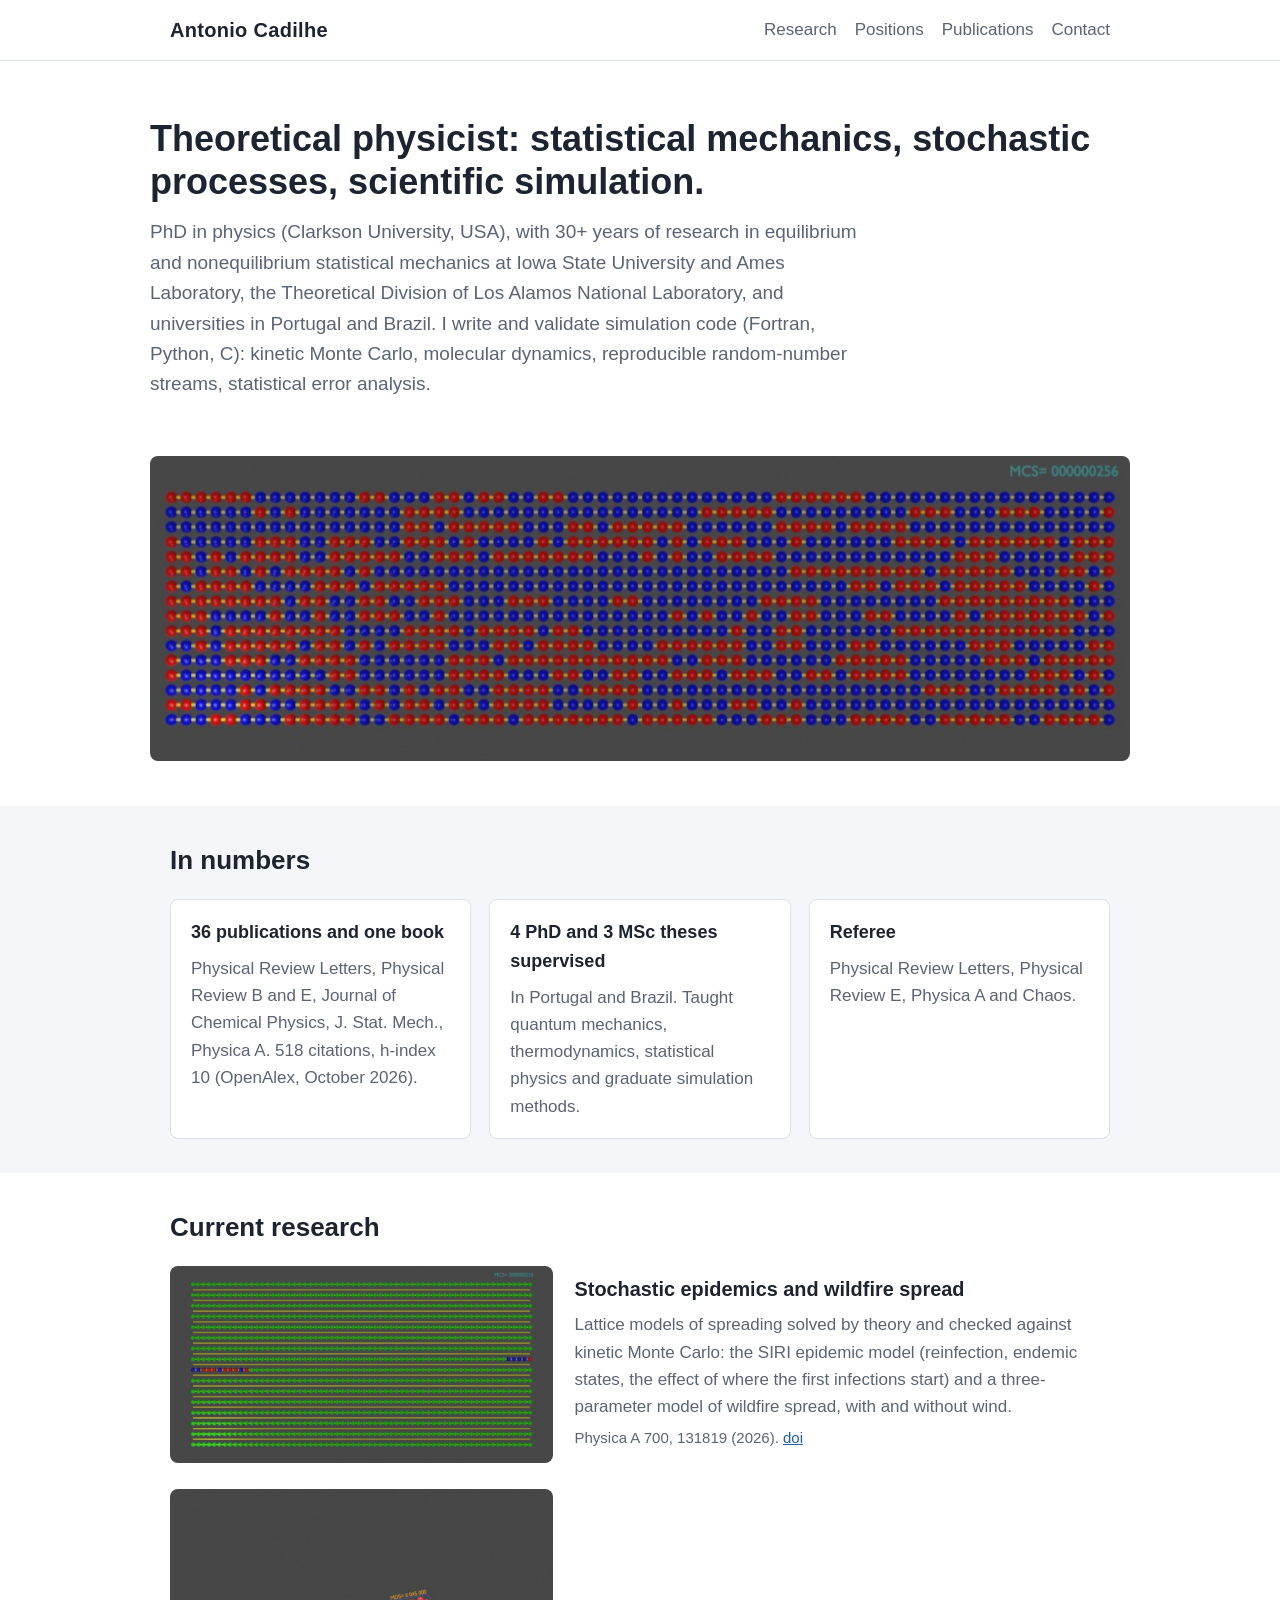
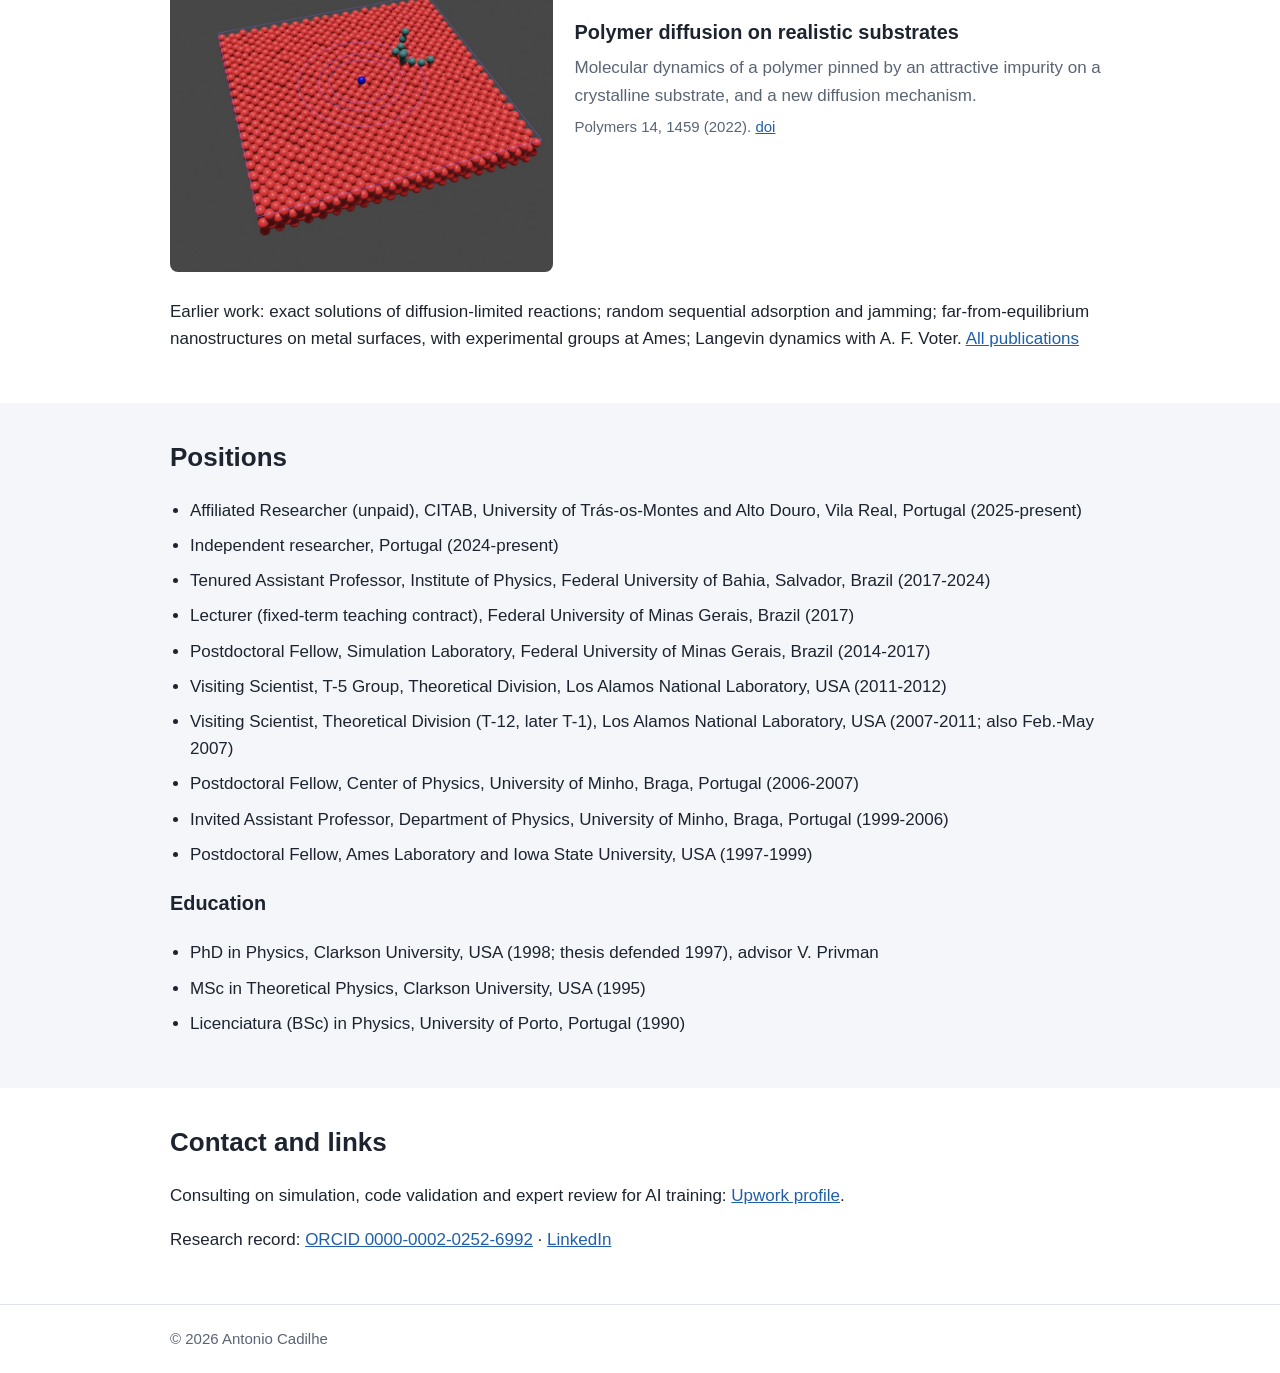
==== index.html @ 00bca33d "Personal site for cadilhe.net (from cv.tex and the DigitEssence pages) Co-Authored-By: Claude Opus 5" ====
<!doctype html>
<html lang="en">
<head>
<meta charset="utf-8">
<meta name="viewport" content="width=device-width, initial-scale=1">
<title>Antonio Cadilhe | Theoretical physicist</title>
<meta name="description" content="Antonio Cadilhe, PhD: theoretical physicist working on statistical mechanics, stochastic processes and scientific simulation (kinetic Monte Carlo, molecular dynamics).">
<link rel="stylesheet" href="style.css">
</head>
<body>
<header><div class="wrap">
  <a class="brand" href="index.html">Antonio Cadilhe</a>
  <nav><a href="#research">Research</a><a href="#positions">Positions</a><a href="publications.html">Publications</a><a href="#contact">Contact</a></nav>
</div></header>

<div class="wrap hero">
  <h1>Theoretical physicist: statistical mechanics, stochastic processes, scientific simulation.</h1>
  <p>PhD in physics (Clarkson University, USA), with 30+ years of research in equilibrium and nonequilibrium
  statistical mechanics at Iowa State University and Ames Laboratory, the Theoretical Division of Los Alamos National
  Laboratory, and universities in Portugal and Brazil. I write and validate simulation code (Fortran, Python, C):
  kinetic Monte Carlo, molecular dynamics, reproducible random-number streams, statistical error analysis.</p>
  <img src="img/front.jpg" alt="Lattice simulation of a stochastic epidemic model after 256 Monte Carlo steps">
</div>

<section class="soft"><div class="wrap">
  <h2>In numbers</h2>
  <div class="grid">
    <div class="card"><h3>36 publications and one book</h3><p>Physical Review Letters, Physical Review B and E, Journal
      of Chemical Physics, J. Stat. Mech., Physica A. 518 citations, h-index 10 (OpenAlex, October 2026).</p></div>
    <div class="card"><h3>4 PhD and 3 MSc theses supervised</h3><p>In Portugal and Brazil. Taught quantum mechanics,
      thermodynamics, statistical physics and graduate simulation methods.</p></div>
    <div class="card"><h3>Referee</h3><p>Physical Review Letters, Physical Review E, Physica A and Chaos.</p></div>
  </div>
</div></section>

<section id="research"><div class="wrap">
  <h2>Current research</h2>
  <div class="work">
    <img src="img/epidemic.jpg" alt="Snapshot of a lattice simulation of stochastic spreading">
    <div><h3>Stochastic epidemics and wildfire spread</h3>
      <p>Lattice models of spreading solved by theory and checked against kinetic Monte Carlo: the SIRI epidemic
      model (reinfection, endemic states, the effect of where the first infections start) and a three-parameter model
      of wildfire spread, with and without wind.</p>
      <p class="small">Physica A 700, 131819 (2026). <a href="https://doi.org/10.1016/j.physa.2026.131819">doi</a></p></div>
  </div>
  <div class="work">
    <img src="img/polymer.jpg" alt="Molecular-dynamics snapshot of a polymer adsorbed on a crystalline substrate near an attractive impurity">
    <div><h3>Polymer diffusion on realistic substrates</h3>
      <p>Molecular dynamics of a polymer pinned by an attractive impurity on a crystalline substrate, and a new
      diffusion mechanism.</p>
      <p class="small">Polymers 14, 1459 (2022). <a href="https://doi.org/10.3390/polym14071459">doi</a></p></div>
  </div>
  <p>Earlier work: exact solutions of diffusion-limited reactions; random sequential adsorption and jamming;
  far-from-equilibrium nanostructures on metal surfaces, with experimental groups at Ames; Langevin dynamics with
  A. F. Voter. <a href="publications.html">All publications</a></p>
</div></section>

<section id="positions" class="soft"><div class="wrap">
  <h2>Positions</h2>
  <ul class="pubs">
    <li>Affiliated Researcher (unpaid), CITAB, University of Trás-os-Montes and Alto Douro, Vila Real, Portugal (2025-present)</li>
    <li>Independent researcher, Portugal (2024-present)</li>
    <li>Tenured Assistant Professor, Institute of Physics, Federal University of Bahia, Salvador, Brazil (2017-2024)</li>
    <li>Lecturer (fixed-term teaching contract), Federal University of Minas Gerais, Brazil (2017)</li>
    <li>Postdoctoral Fellow, Simulation Laboratory, Federal University of Minas Gerais, Brazil (2014-2017)</li>
    <li>Visiting Scientist, T-5 Group, Theoretical Division, Los Alamos National Laboratory, USA (2011-2012)</li>
    <li>Visiting Scientist, Theoretical Division (T-12, later T-1), Los Alamos National Laboratory, USA (2007-2011; also Feb.-May 2007)</li>
    <li>Postdoctoral Fellow, Center of Physics, University of Minho, Braga, Portugal (2006-2007)</li>
    <li>Invited Assistant Professor, Department of Physics, University of Minho, Braga, Portugal (1999-2006)</li>
    <li>Postdoctoral Fellow, Ames Laboratory and Iowa State University, USA (1997-1999)</li>
  </ul>
  <h3>Education</h3>
  <ul class="pubs">
    <li>PhD in Physics, Clarkson University, USA (1998; thesis defended 1997), advisor V. Privman</li>
    <li>MSc in Theoretical Physics, Clarkson University, USA (1995)</li>
    <li>Licenciatura (BSc) in Physics, University of Porto, Portugal (1990)</li>
  </ul>
</div></section>

<section id="contact"><div class="wrap">
  <h2>Contact and links</h2>
  <p>Consulting on simulation, code validation and expert review for AI training: <a href="https://www.upwork.com/freelancers/~015c989ccf42f268a9">Upwork profile</a>.</p>
  <p>Research record: <a href="https://orcid.org/0000-0002-0252-6992">ORCID 0000-0002-0252-6992</a> &middot;
  <a href="https://www.linkedin.com/in/antonio-cadilhe-5b7213360">LinkedIn</a></p>
</div></section>

<footer><div class="wrap">&copy; 2026 Antonio Cadilhe</div></footer>
</body>
</html>
---- style.css ----
:root {
  --ink: #1d2430;
  --muted: #5b6474;
  --line: #dde2ea;
  --bg: #ffffff;
  --soft: #f4f6f9;
  --accent: #1f5fa8;
}
* { box-sizing: border-box; }
body {
  margin: 0;
  font: 17px/1.6 -apple-system, "Segoe UI", Helvetica, Arial, sans-serif;
  color: var(--ink);
  background: var(--bg);
}
a { color: var(--accent); }
.wrap { max-width: 980px; margin: 0 auto; padding: 0 20px; }
header { border-bottom: 1px solid var(--line); }
header .wrap { display: flex; justify-content: space-between; align-items: center; padding-top: 14px; padding-bottom: 14px; flex-wrap: wrap; gap: 8px; }
.brand { font-weight: 700; font-size: 20px; text-decoration: none; color: var(--ink); letter-spacing: .3px; }
nav a { margin-left: 18px; text-decoration: none; color: var(--muted); }
nav a:hover { color: var(--accent); }
.hero { padding: 56px 0 36px; }
.hero h1 { font-size: 36px; line-height: 1.2; margin: 0 0 14px; }
.hero p { font-size: 19px; color: var(--muted); max-width: 720px; margin: 0 0 22px; }
.button { display: inline-block; background: var(--accent); color: #fff; padding: 10px 18px; border-radius: 6px; text-decoration: none; }
.hero img { width: 100%; margin-top: 34px; border-radius: 8px; }
section { padding: 34px 0; }
section.soft { background: var(--soft); }
h2 { font-size: 26px; margin: 0 0 18px; }
.grid { display: grid; grid-template-columns: repeat(auto-fit, minmax(270px, 1fr)); gap: 18px; }
.card { background: var(--bg); border: 1px solid var(--line); border-radius: 8px; padding: 18px 20px; }
.card h3 { margin: 0 0 8px; font-size: 18px; }
.card p { margin: 0; color: var(--muted); }
.work { display: grid; grid-template-columns: 1fr 1.4fr; gap: 22px; align-items: center; margin-bottom: 26px; }
.work img { width: 100%; border-radius: 8px; }
.work h3 { margin: 0 0 6px; }
.work p { margin: 0 0 6px; color: var(--muted); }
.small { font-size: 15px; color: var(--muted); }
ul.pubs { padding-left: 20px; }
ul.pubs li { margin-bottom: 8px; }
footer { border-top: 1px solid var(--line); padding: 22px 0; color: var(--muted); font-size: 15px; }
@media (max-width: 700px) {
  .hero h1 { font-size: 28px; }
  .work { grid-template-columns: 1fr; }
  nav a { margin: 0 14px 0 0; }
}
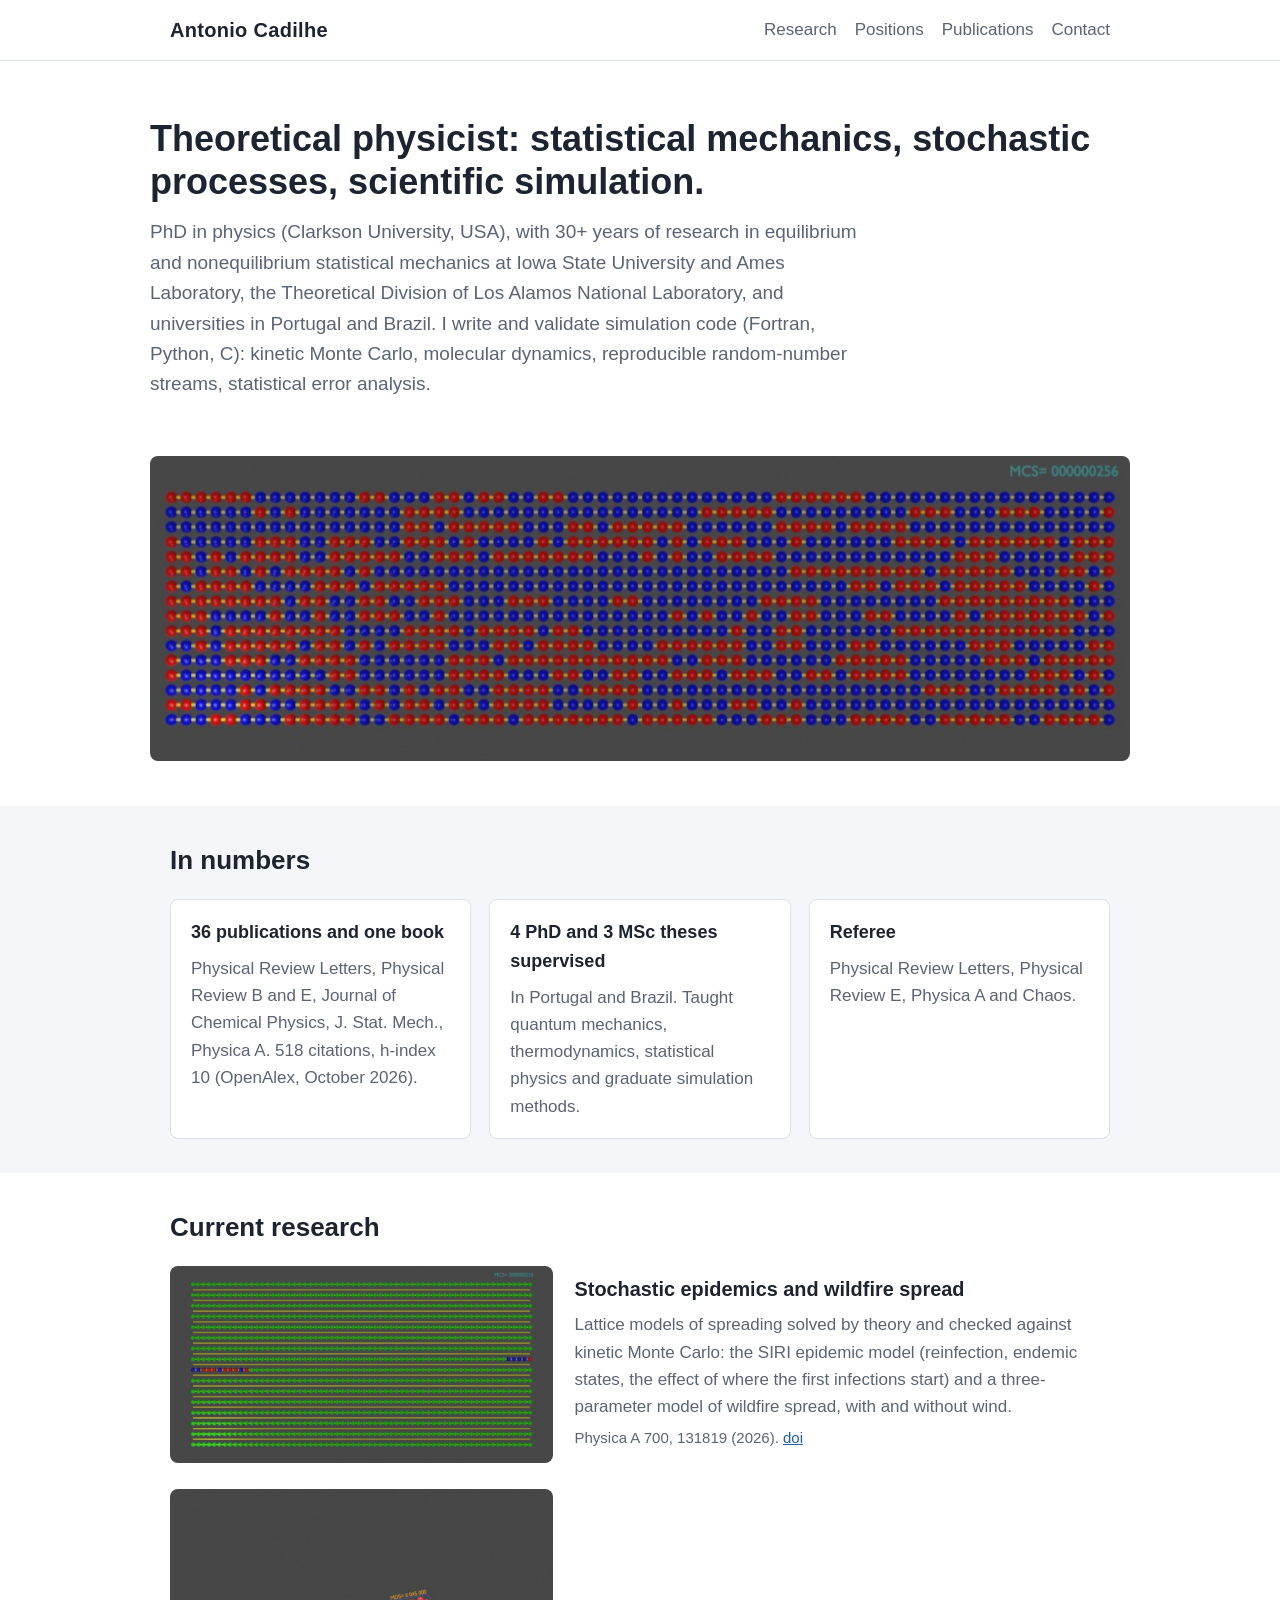
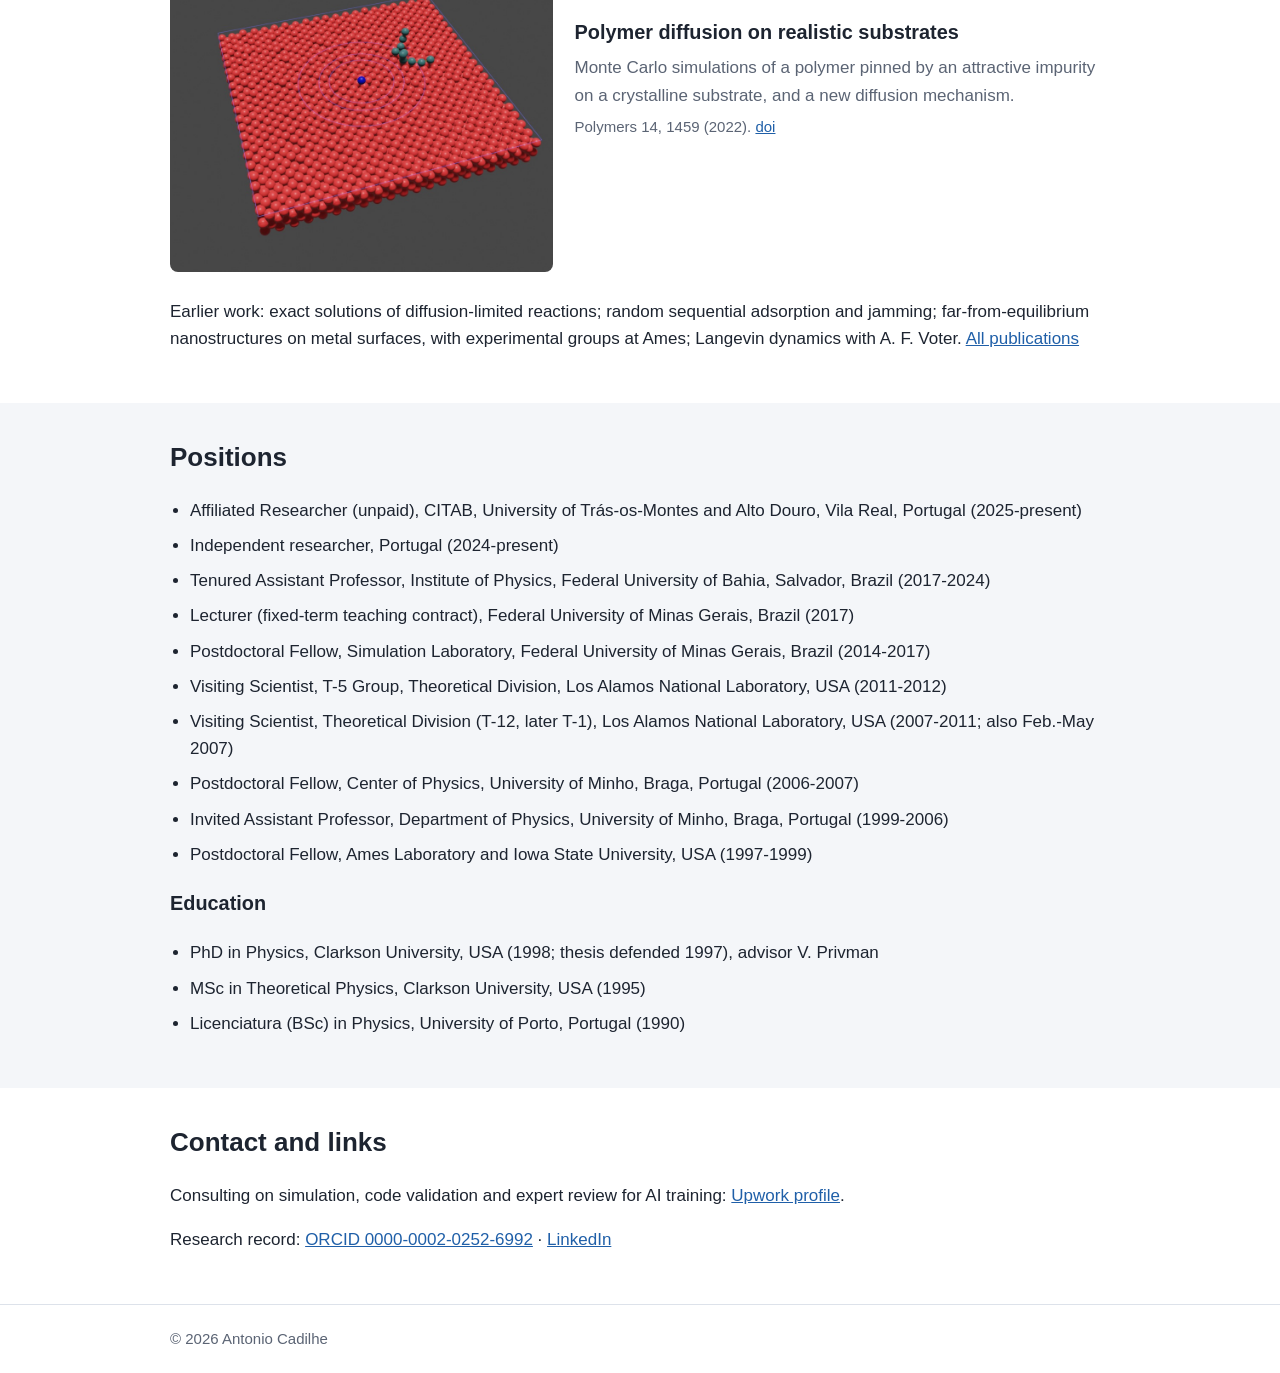
==== commit ac8d6b8e: "Polymer paper: Monte Carlo, not molecular dynamics (checked against the paper) Co-Authored-By: Claud" ====
--- a/index.html
+++ b/index.html
@@ -44,9 +44,9 @@
       <p class="small">Physica A 700, 131819 (2026). <a href="https://doi.org/10.1016/j.physa.2026.131819">doi</a></p></div>
   </div>
   <div class="work">
-    <img src="img/polymer.jpg" alt="Molecular-dynamics snapshot of a polymer adsorbed on a crystalline substrate near an attractive impurity">
+    <img src="img/polymer.jpg" alt="Monte Carlo snapshot of a polymer adsorbed on a crystalline substrate near an attractive impurity">
     <div><h3>Polymer diffusion on realistic substrates</h3>
-      <p>Molecular dynamics of a polymer pinned by an attractive impurity on a crystalline substrate, and a new
+      <p>Monte Carlo simulations of a polymer pinned by an attractive impurity on a crystalline substrate, and a new
       diffusion mechanism.</p>
       <p class="small">Polymers 14, 1459 (2022). <a href="https://doi.org/10.3390/polym14071459">doi</a></p></div>
   </div>
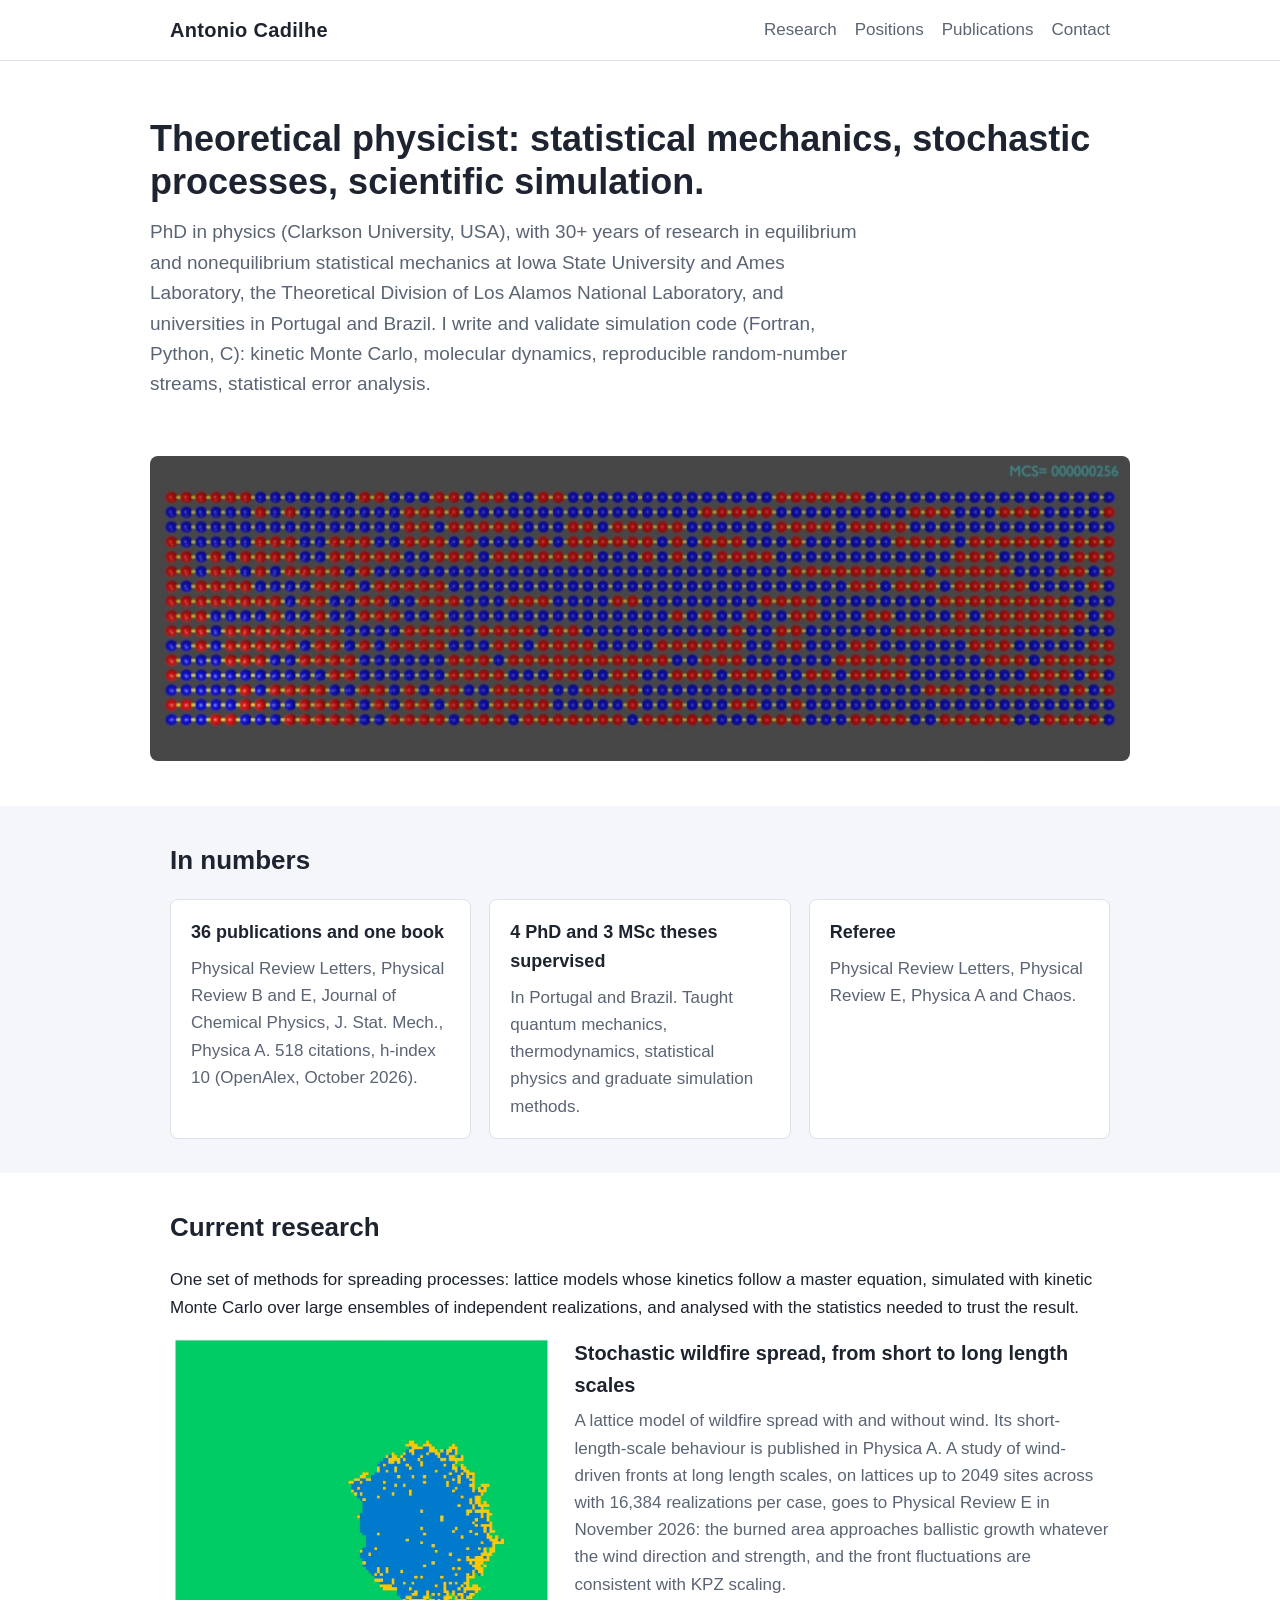
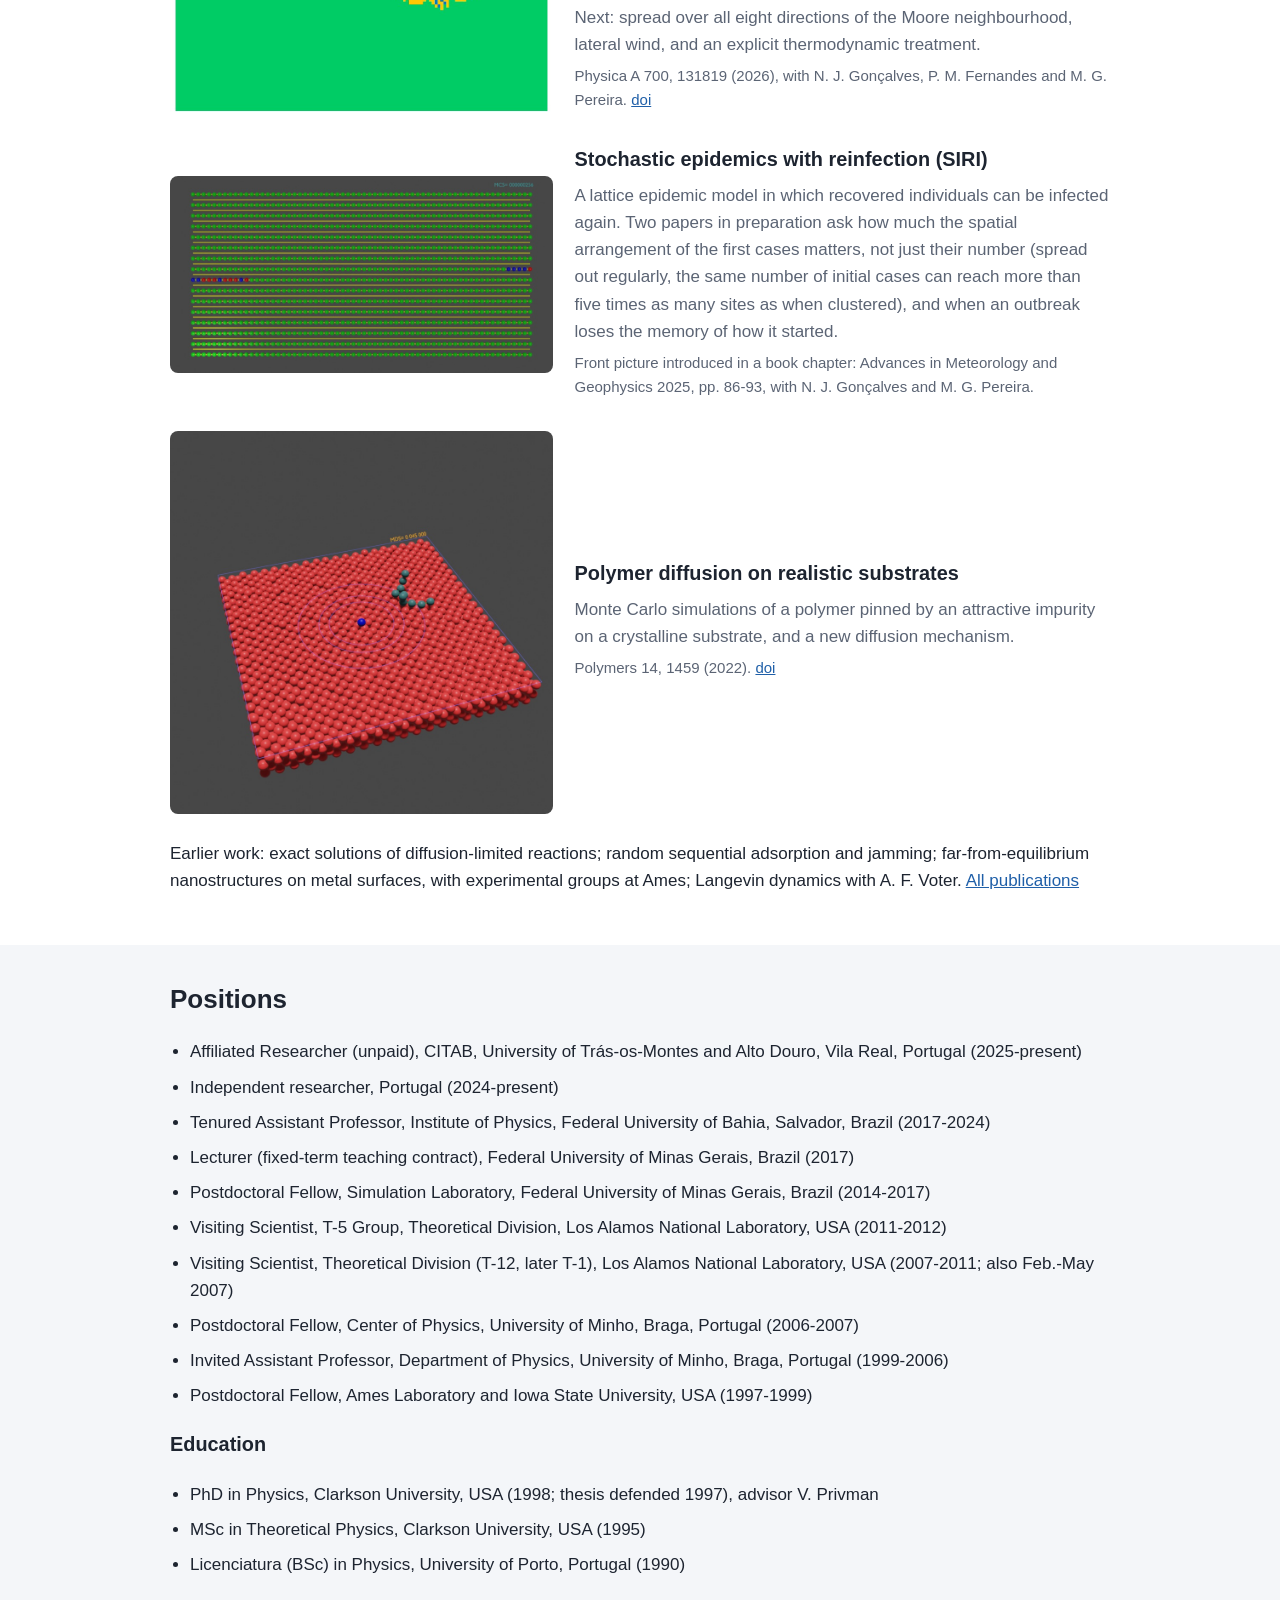
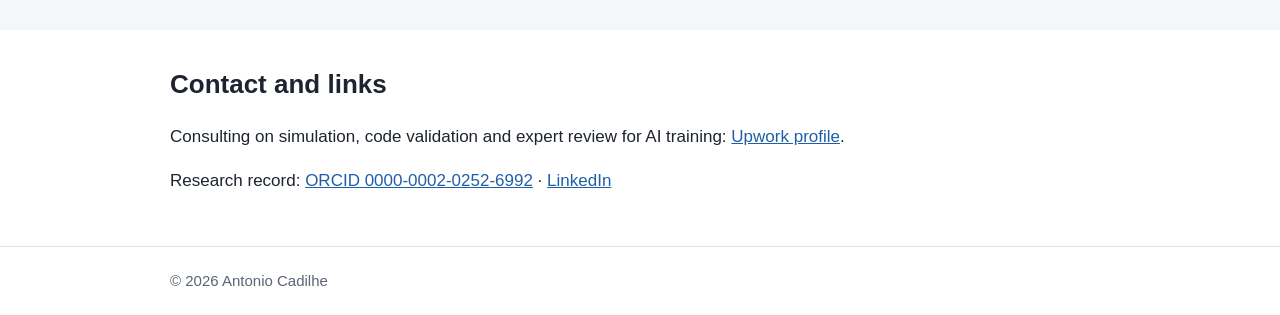
==== commit daf5d47a: "Current research: wildfire across length scales, SIRI, next model version; wildfire snapshot (FF4 ru" ====
--- a/index.html
+++ b/index.html
@@ -35,13 +35,30 @@
 
 <section id="research"><div class="wrap">
   <h2>Current research</h2>
+  <p>One set of methods for spreading processes: lattice models whose kinetics follow a master equation, simulated
+  with kinetic Monte Carlo over large ensembles of independent realizations, and analysed with the statistics needed
+  to trust the result.</p>
   <div class="work">
-    <img src="img/epidemic.jpg" alt="Snapshot of a lattice simulation of stochastic spreading">
-    <div><h3>Stochastic epidemics and wildfire spread</h3>
-      <p>Lattice models of spreading solved by theory and checked against kinetic Monte Carlo: the SIRI epidemic
-      model (reinfection, endemic states, the effect of where the first infections start) and a three-parameter model
-      of wildfire spread, with and without wind.</p>
-      <p class="small">Physica A 700, 131819 (2026). <a href="https://doi.org/10.1016/j.physa.2026.131819">doi</a></p></div>
+    <img src="img/wildfire.jpg" alt="Kinetic Monte Carlo snapshot of a wildfire driven by wind: unburned (green), burning (yellow) and burned (blue) sites">
+    <div><h3>Stochastic wildfire spread, from short to long length scales</h3>
+      <p>A lattice model of wildfire spread with and without wind. Its short-length-scale behaviour is published in
+      Physica A. A study of wind-driven fronts at long length scales, on lattices up to 2049 sites across with 16,384
+      realizations per case, goes to Physical Review E in November 2026: the burned area approaches ballistic growth
+      whatever the wind direction and strength, and the front fluctuations are consistent with KPZ scaling.</p>
+      <p>Next: spread over all eight directions of the Moore neighbourhood, lateral wind, and an explicit
+      thermodynamic treatment.</p>
+      <p class="small">Physica A 700, 131819 (2026), with N. J. Gon&ccedil;alves, P. M. Fernandes and M. G. Pereira.
+      <a href="https://doi.org/10.1016/j.physa.2026.131819">doi</a></p></div>
+  </div>
+  <div class="work">
+    <img src="img/epidemic.jpg" alt="Snapshot of a lattice simulation of stochastic epidemic spreading">
+    <div><h3>Stochastic epidemics with reinfection (SIRI)</h3>
+      <p>A lattice epidemic model in which recovered individuals can be infected again. Two papers in preparation ask
+      how much the spatial arrangement of the first cases matters, not just their number (spread out regularly, the
+      same number of initial cases can reach more than five times as many sites as when clustered), and when an
+      outbreak loses the memory of how it started.</p>
+      <p class="small">Front picture introduced in a book chapter: Advances in Meteorology and Geophysics 2025,
+      pp. 86-93, with N. J. Gon&ccedil;alves and M. G. Pereira.</p></div>
   </div>
   <div class="work">
     <img src="img/polymer.jpg" alt="Monte Carlo snapshot of a polymer adsorbed on a crystalline substrate near an attractive impurity">
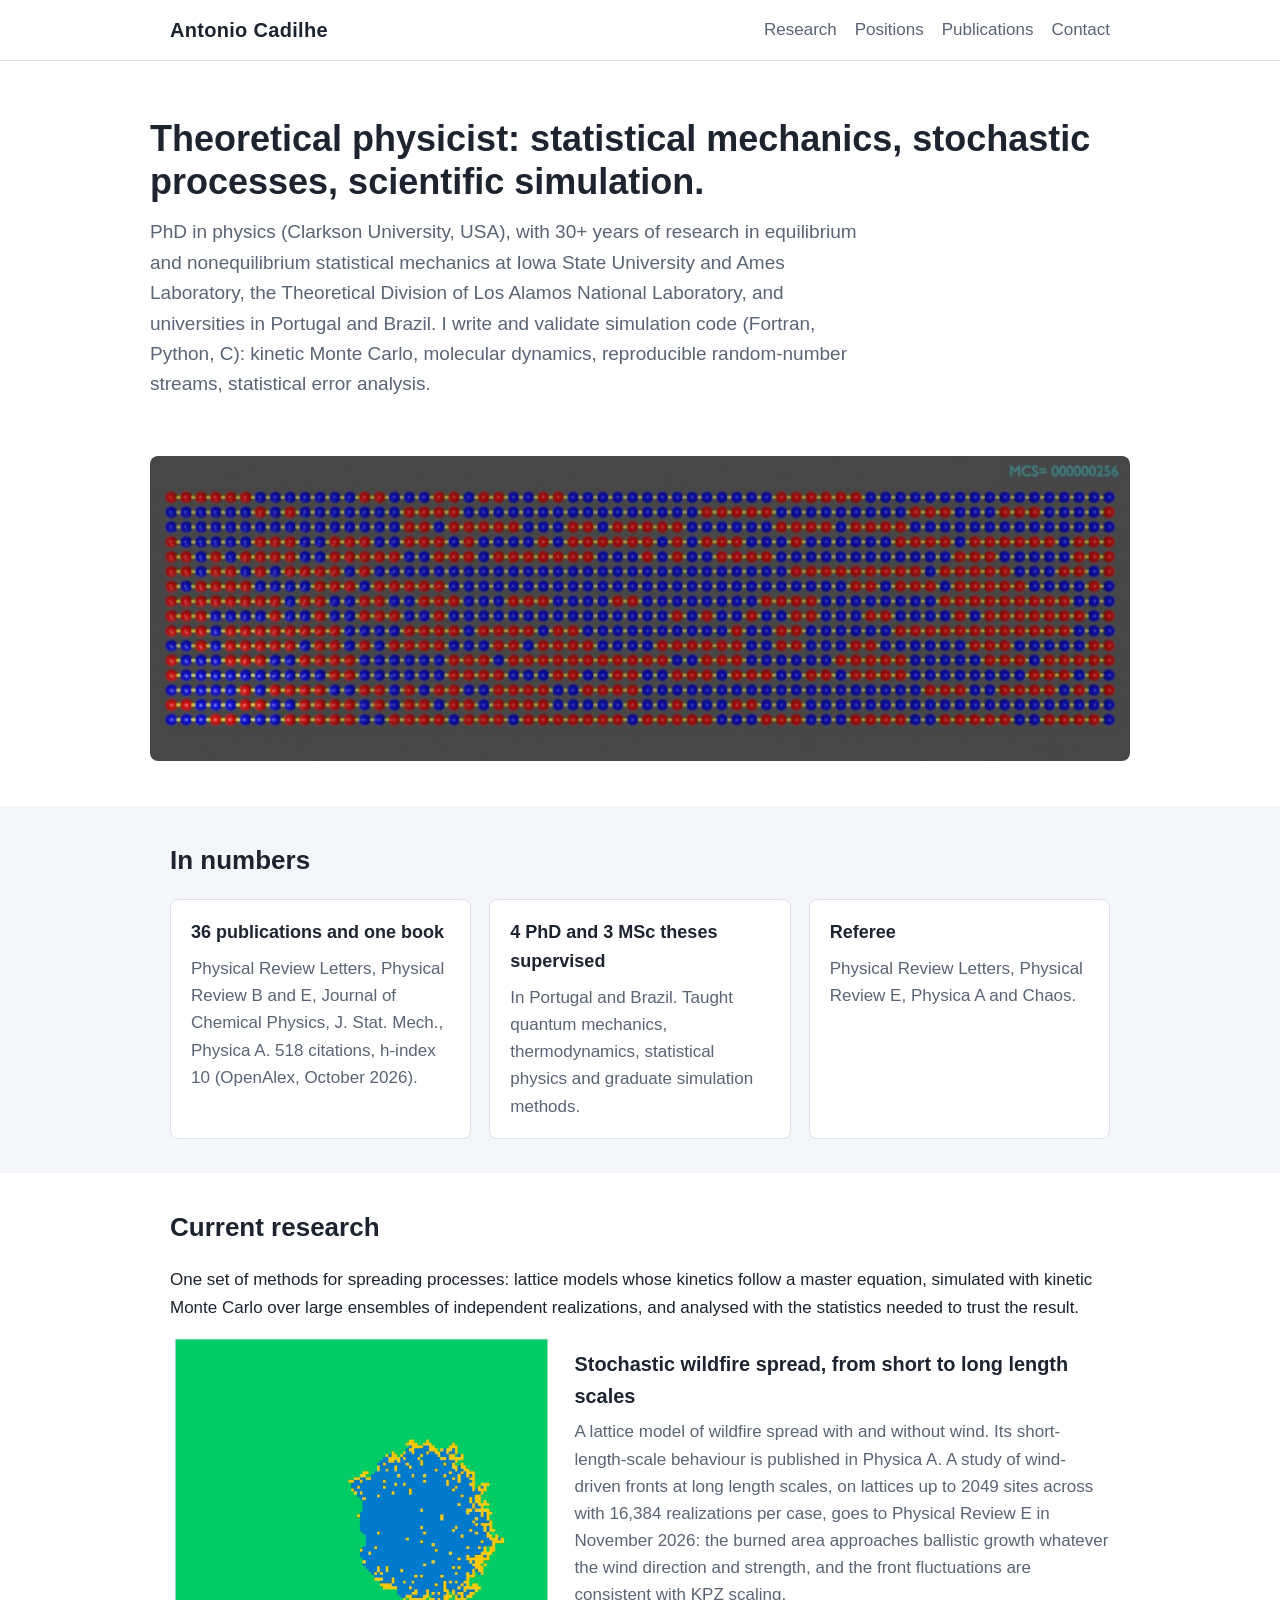
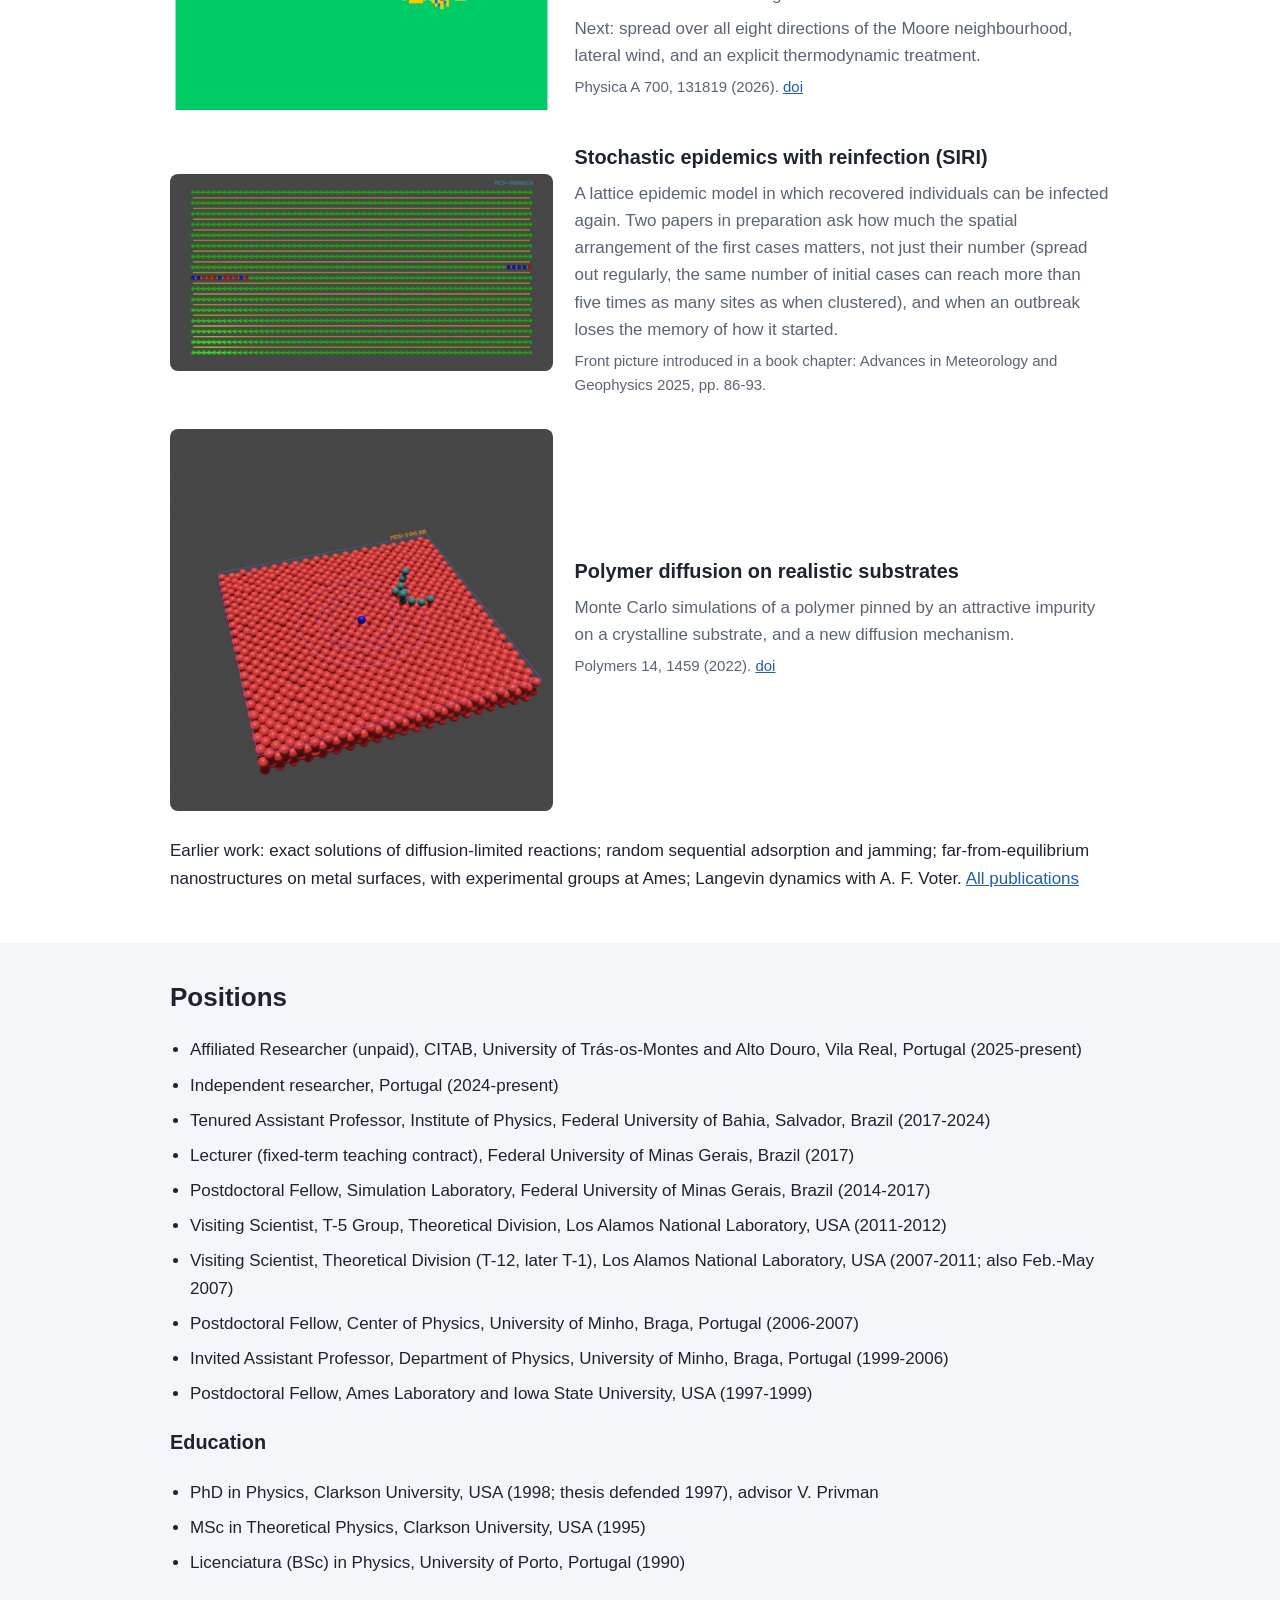
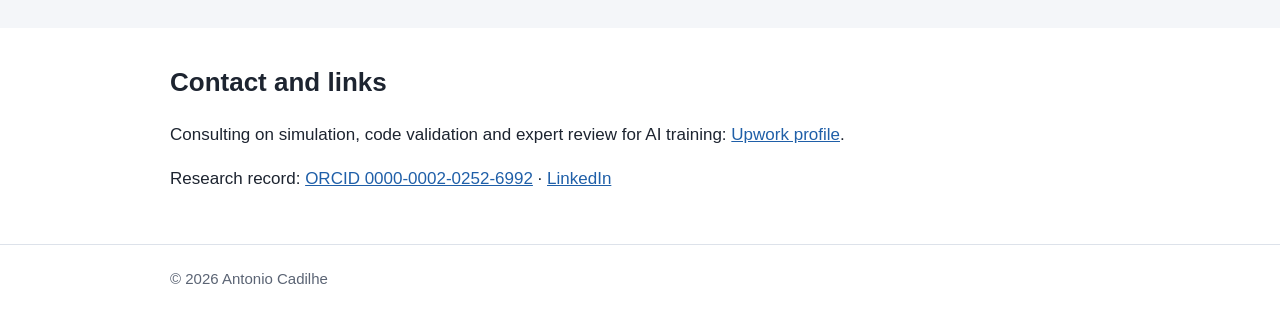
==== commit 339f2079: "Home page: co-author names removed from the Physica A and book-chapter lines (cite the paper only) C" ====
--- a/index.html
+++ b/index.html
@@ -47,7 +47,7 @@
       whatever the wind direction and strength, and the front fluctuations are consistent with KPZ scaling.</p>
       <p>Next: spread over all eight directions of the Moore neighbourhood, lateral wind, and an explicit
       thermodynamic treatment.</p>
-      <p class="small">Physica A 700, 131819 (2026), with N. J. Gon&ccedil;alves, P. M. Fernandes and M. G. Pereira.
+      <p class="small">Physica A 700, 131819 (2026).
       <a href="https://doi.org/10.1016/j.physa.2026.131819">doi</a></p></div>
   </div>
   <div class="work">
@@ -58,7 +58,7 @@
       same number of initial cases can reach more than five times as many sites as when clustered), and when an
       outbreak loses the memory of how it started.</p>
       <p class="small">Front picture introduced in a book chapter: Advances in Meteorology and Geophysics 2025,
-      pp. 86-93, with N. J. Gon&ccedil;alves and M. G. Pereira.</p></div>
+      pp. 86-93.</p></div>
   </div>
   <div class="work">
     <img src="img/polymer.jpg" alt="Monte Carlo snapshot of a polymer adsorbed on a crystalline substrate near an attractive impurity">
--- a/style.css
+++ b/style.css
@@ -15,7 +15,8 @@
 }
 a { color: var(--accent); }
 .wrap { max-width: 980px; margin: 0 auto; padding: 0 20px; }
-header { border-bottom: 1px solid var(--line); }
+header { border-bottom: 1px solid var(--line); position: sticky; top: 0; z-index: 10; background: var(--bg); }
+section { scroll-margin-top: 72px; }
 header .wrap { display: flex; justify-content: space-between; align-items: center; padding-top: 14px; padding-bottom: 14px; flex-wrap: wrap; gap: 8px; }
 .brand { font-weight: 700; font-size: 20px; text-decoration: none; color: var(--ink); letter-spacing: .3px; }
 nav a { margin-left: 18px; text-decoration: none; color: var(--muted); }
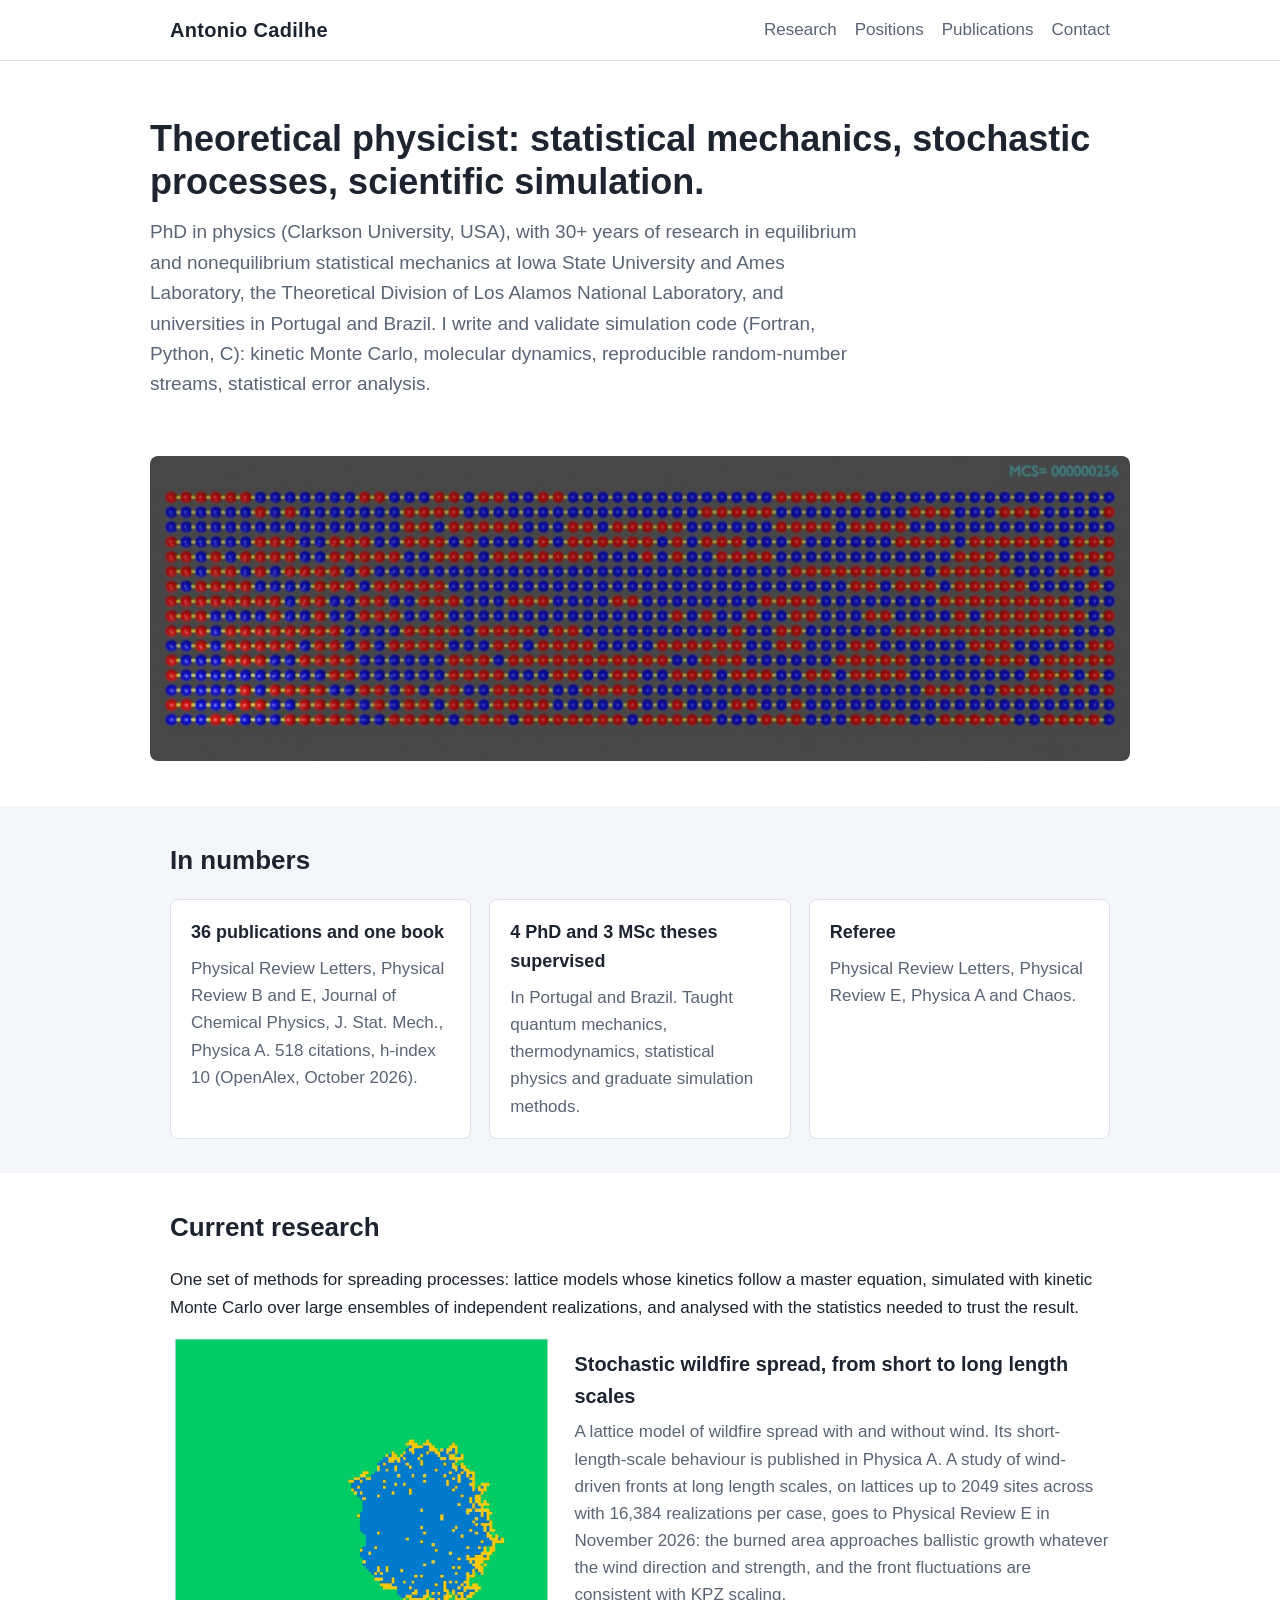
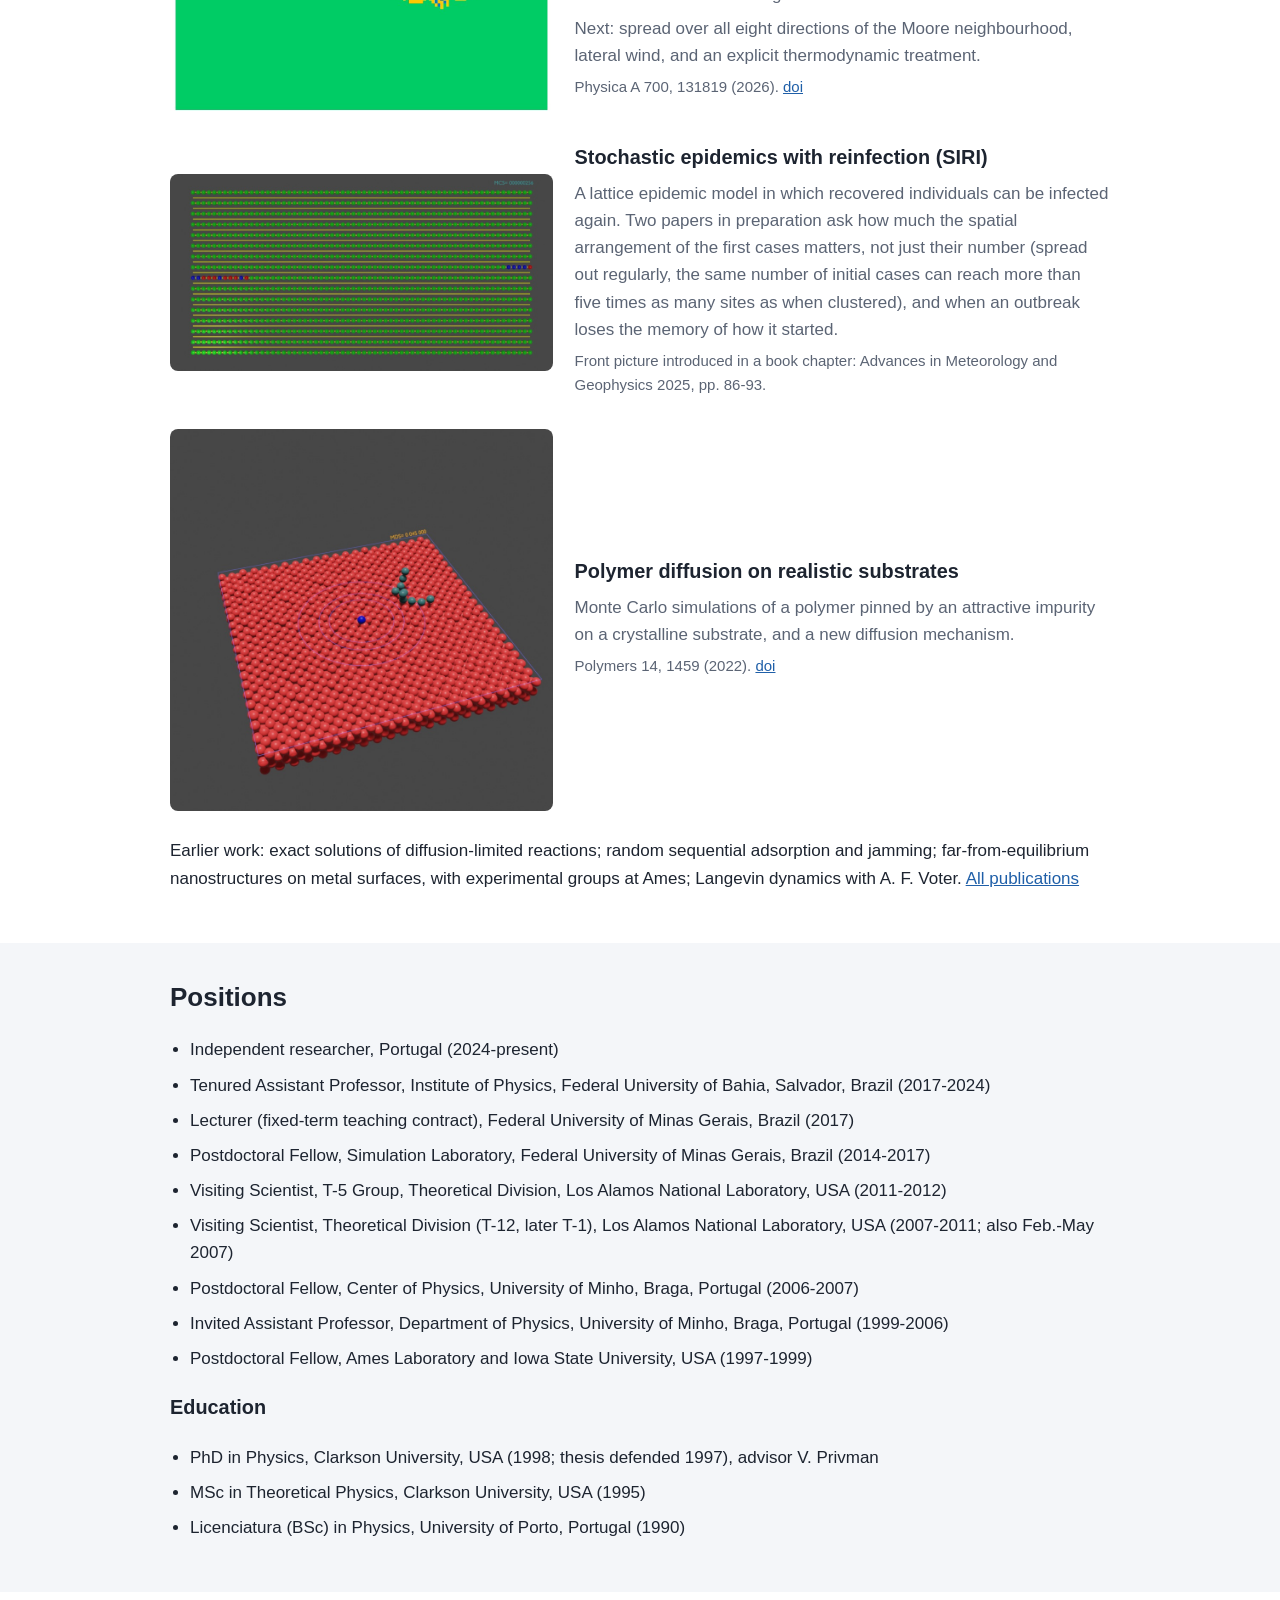
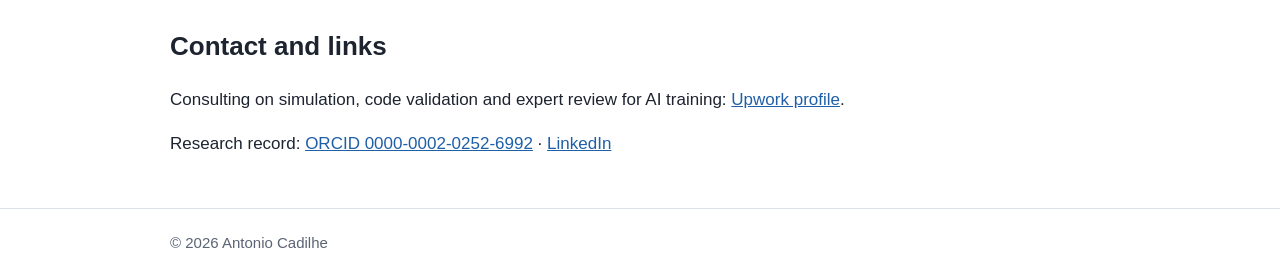
==== commit 2f21ad76: "Positions: CITAB affiliation removed (user 10-27: 'CITAB: take it out.') Co-Authored-By: Claude Opus" ====
--- a/index.html
+++ b/index.html
@@ -75,7 +75,6 @@
 <section id="positions" class="soft"><div class="wrap">
   <h2>Positions</h2>
   <ul class="pubs">
-    <li>Affiliated Researcher (unpaid), CITAB, University of Trás-os-Montes and Alto Douro, Vila Real, Portugal (2025-present)</li>
     <li>Independent researcher, Portugal (2024-present)</li>
     <li>Tenured Assistant Professor, Institute of Physics, Federal University of Bahia, Salvador, Brazil (2017-2024)</li>
     <li>Lecturer (fixed-term teaching contract), Federal University of Minas Gerais, Brazil (2017)</li>
